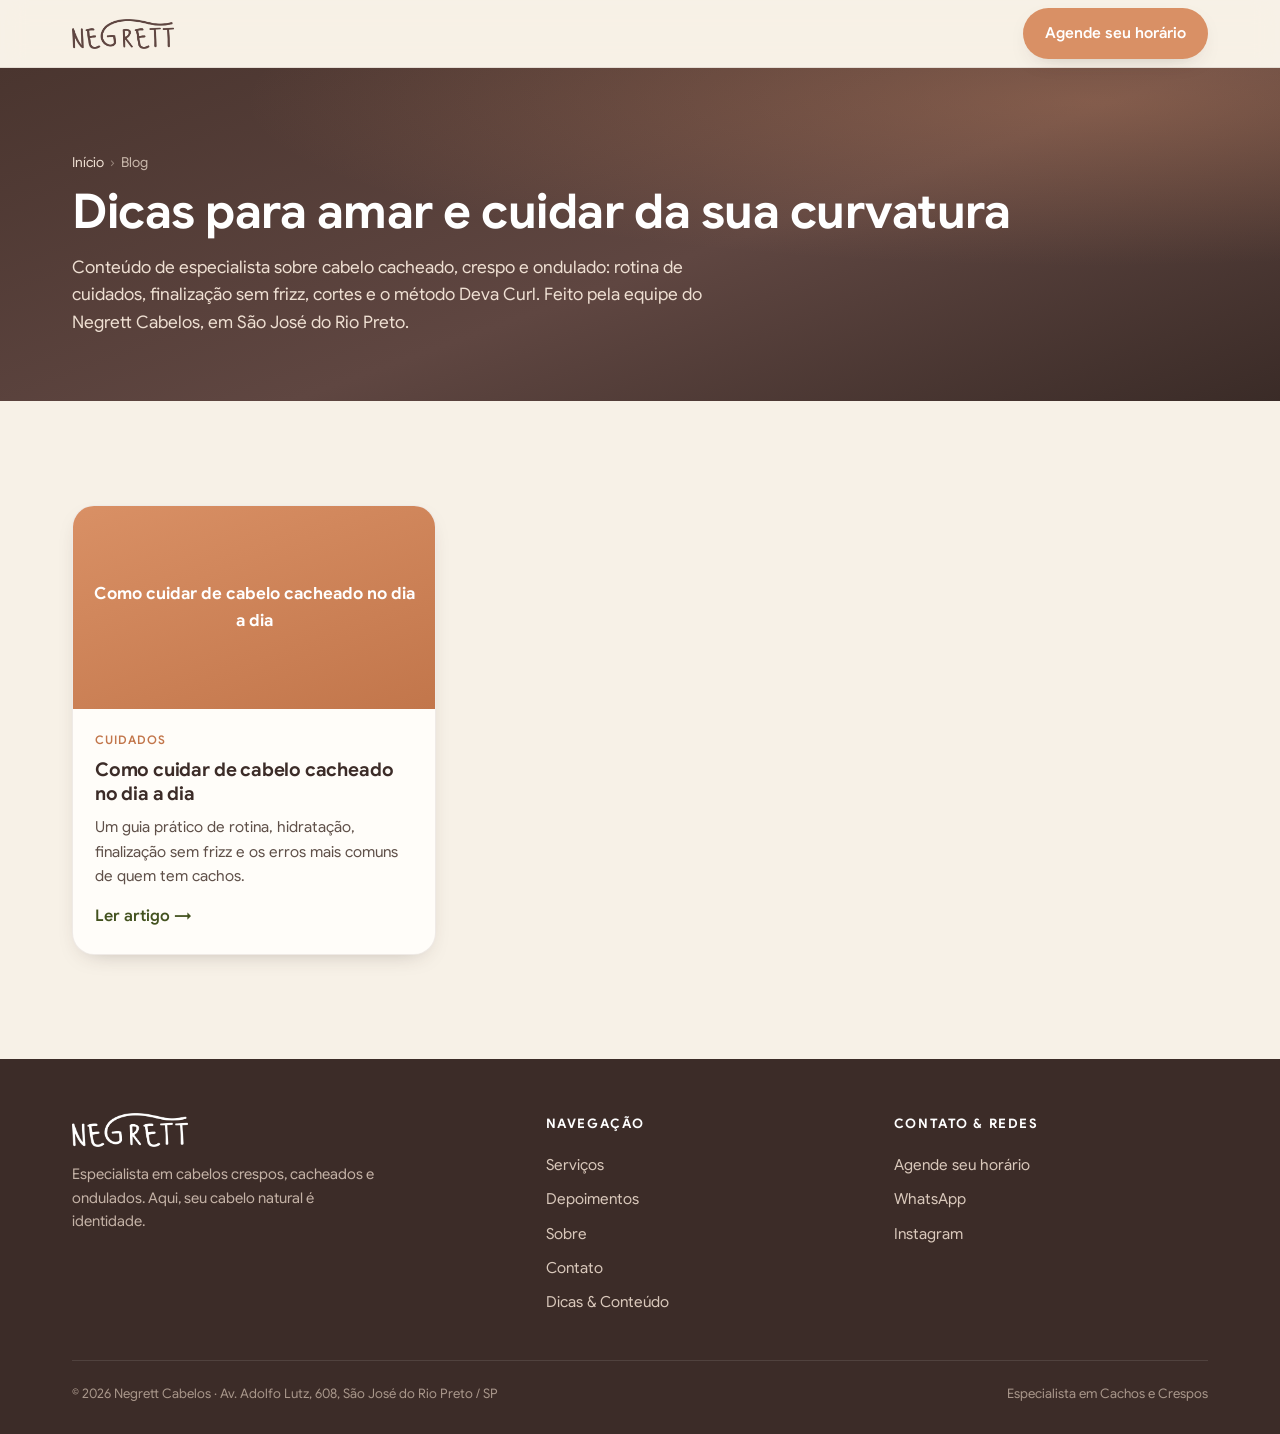
==== blog/index.html @ c405ec74 "SEO: fundação técnica + blog com primeiro artigo - canonical, og:url e JSON-LD apontando para o domí" ====
<!DOCTYPE html>
<html lang="pt-BR">

<head>
  <meta charset="UTF-8" />
  <meta name="viewport" content="width=device-width, initial-scale=1" />
  <title>Blog do Negrett Cabelos | Dicas de cabelo cacheado, crespo e ondulado</title>
  <meta name="description"
    content="Dicas de especialista para cuidar de cabelo cacheado, crespo e ondulado: hidratação, finalização sem frizz, cortes e método Deva Curl. Por Negrett Cabelos, São José do Rio Preto." />
  <meta name="theme-color" content="#5F4641" />
  <link rel="canonical" href="https://www.negrettcabelos.com.br/blog/" />
  <link rel="icon" type="image/png" href="/assets/img/avatar.png" />
  <link rel="apple-touch-icon" href="/assets/img/avatar.png" />

  <meta property="og:type" content="website" />
  <meta property="og:site_name" content="Negrett Cabelos" />
  <meta property="og:url" content="https://www.negrettcabelos.com.br/blog/" />
  <meta property="og:title" content="Blog do Negrett Cabelos | Dicas de cabelo cacheado e crespo" />
  <meta property="og:description"
    content="Dicas de especialista para cuidar da sua curvatura: hidratação, finalização sem frizz, cortes e método Deva Curl." />
  <meta property="og:locale" content="pt_BR" />
  <meta property="og:image" content="https://www.negrettcabelos.com.br/assets/img/avatar.png" />

  <link rel="stylesheet" href="/assets/styles.css" />

  <script type="application/ld+json">
  {
    "@context": "https://schema.org",
    "@type": "Blog",
    "name": "Blog do Negrett Cabelos",
    "description": "Dicas de especialista para cuidar de cabelo cacheado, crespo e ondulado.",
    "url": "https://www.negrettcabelos.com.br/blog/",
    "publisher": {
      "@type": "HairSalon",
      "name": "Negrett Cabelos",
      "url": "https://www.negrettcabelos.com.br/"
    }
  }
  </script>
  <script type="application/ld+json">
  {
    "@context": "https://schema.org",
    "@type": "BreadcrumbList",
    "itemListElement": [
      { "@type": "ListItem", "position": 1, "name": "Início", "item": "https://www.negrettcabelos.com.br/" },
      { "@type": "ListItem", "position": 2, "name": "Blog", "item": "https://www.negrettcabelos.com.br/blog/" }
    ]
  }
  </script>
</head>

<body>

  <header class="header">
    <div class="container" style="display:flex;align-items:center;justify-content:space-between;gap:14px">
      <a href="/" class="brand" aria-label="Negrett Cabelos, início"><img src="/assets/img/logo-brown.png"
          alt="Negrett Cabelos" /></a>
      <a href="https://booksy.com/pt-br/211337_negrett-cabelos_saloes-de-beleza_1016889_sao-jose-do-rio-preto"
        target="_blank" rel="noopener" class="btn btn--primary"
        style="min-height:44px;padding:11px 20px;font-size:.95rem">Agende seu horário</a>
    </div>
  </header>

  <section class="blog-hero">
    <div class="container">
      <nav class="crumbs" aria-label="Você está aqui">
        <a href="/">Início</a><span>›</span>Blog
      </nav>
      <h1>Dicas para amar e cuidar da sua curvatura</h1>
      <p>Conteúdo de especialista sobre cabelo cacheado, crespo e ondulado: rotina de cuidados, finalização sem frizz,
        cortes e o método Deva Curl. Feito pela equipe do Negrett Cabelos, em São José do Rio Preto.</p>
    </div>
  </section>

  <main class="section">
    <div class="container">
      <div class="posts-grid">

        <article class="post-card">
          <a href="/blog/como-cuidar-de-cabelo-cacheado-no-dia-a-dia" class="post-card__thumb t1"
            aria-label="Ler: Como cuidar de cabelo cacheado no dia a dia">
            <span>Como cuidar de cabelo cacheado no dia a dia</span>
          </a>
          <div class="post-card__body">
            <span class="post-card__cat">Cuidados</span>
            <h2><a href="/blog/como-cuidar-de-cabelo-cacheado-no-dia-a-dia">Como cuidar de cabelo cacheado no dia a
                dia</a></h2>
            <p>Um guia prático de rotina, hidratação, finalização sem frizz e os erros mais comuns de quem tem cachos.</p>
            <a href="/blog/como-cuidar-de-cabelo-cacheado-no-dia-a-dia" class="more">Ler artigo →</a>
          </div>
        </article>

      </div>
    </div>
  </main>

  <footer class="footer">
    <div class="container">
      <div class="footer__grid">
        <div class="footer__brand">
          <img src="/assets/img/logo-white.png" alt="Negrett Cabelos" />
          <p>Especialista em cabelos crespos, cacheados e ondulados. Aqui, seu cabelo natural é identidade.</p>
        </div>
        <div>
          <h4>Navegação</h4>
          <a href="/#servicos">Serviços</a>
          <a href="/#depoimentos">Depoimentos</a>
          <a href="/#sobre">Sobre</a>
          <a href="/#contato">Contato</a>
          <a href="/blog/">Dicas &amp; Conteúdo</a>
        </div>
        <div>
          <h4>Contato &amp; redes</h4>
          <a href="https://booksy.com/pt-br/211337_negrett-cabelos_saloes-de-beleza_1016889_sao-jose-do-rio-preto"
            target="_blank" rel="noopener">Agende seu horário</a>
          <a href="https://wa.me/5511964694978" target="_blank" rel="noopener">WhatsApp</a>
          <a href="https://www.instagram.com/negrettcabelos/" target="_blank" rel="noopener">Instagram</a>
        </div>
      </div>
      <div class="footer__bottom">
        <span>© 2026 Negrett Cabelos · Av. Adolfo Lutz, 608, São José do Rio Preto / SP</span>
        <span>Especialista em Cachos e Crespos</span>
      </div>
    </div>
  </footer>

</body>

</html>
---- assets/styles.css ----
/* ============================================================
   Negrett Cabelos — Site institucional
   Paleta oficial: terracota #D99065 · marrom #5F4641 · verde #576832
   ============================================================ */

/* ---------- Fontes ---------- */
@font-face {
  font-family: "Google Sans";
  src: url("fonts/GoogleSans-Regular.ttf") format("truetype");
  font-weight: 400; font-style: normal; font-display: swap;
}
@font-face {
  font-family: "Google Sans";
  src: url("fonts/GoogleSans-Medium.ttf") format("truetype");
  font-weight: 500; font-style: normal; font-display: swap;
}
@font-face {
  font-family: "Google Sans";
  src: url("fonts/GoogleSans-SemiBold.ttf") format("truetype");
  font-weight: 600; font-style: normal; font-display: swap;
}
@font-face {
  font-family: "Google Sans";
  src: url("fonts/GoogleSans-Bold.ttf") format("truetype");
  font-weight: 700; font-style: normal; font-display: swap;
}

/* ---------- Tokens ---------- */
:root {
  --terracota: #D99065;
  --terracota-dark: #C2764B;
  --brown: #5F4641;
  --brown-dark: #3C2C28;
  --green: #576832;
  --green-dark: #43521F;
  --cream: #F7F1E7;
  --cream-2: #EFE4D3;
  --ink: #2C211E;
  --white: #FFFDF9;

  --font: "Google Sans", -apple-system, BlinkMacSystemFont, "Segoe UI", Roboto, sans-serif;

  --maxw: 1180px;
  --radius: 22px;
  --radius-sm: 14px;
  --shadow: 0 18px 50px -24px rgba(60, 44, 40, .45);
  --shadow-sm: 0 8px 24px -14px rgba(60, 44, 40, .4);

  --header-h: 68px;
}

* { margin: 0; padding: 0; box-sizing: border-box; }
html { scroll-behavior: smooth; -webkit-text-size-adjust: 100%; }
body {
  font-family: var(--font);
  color: var(--ink);
  background: var(--cream);
  line-height: 1.6;
  overflow-x: hidden;
  -webkit-font-smoothing: antialiased;
}
img { max-width: 100%; display: block; }
a { color: inherit; text-decoration: none; }
ul { list-style: none; }
:focus-visible { outline: 3px solid var(--terracota); outline-offset: 3px; border-radius: 6px; }

.container { width: 100%; max-width: var(--maxw); margin-inline: auto; padding-inline: 22px; }

.section { padding: clamp(56px, 9vw, 104px) 0; }
.section--alt { background: var(--cream-2); }
.section--brown { background: var(--brown); color: var(--white); }

/* ---------- Tipografia ---------- */
h1, h2, h3 { line-height: 1.12; font-weight: 700; letter-spacing: -0.01em; }
.eyebrow {
  display: inline-flex; align-items: center; gap: 8px;
  font-size: .78rem; font-weight: 600; letter-spacing: .16em; text-transform: uppercase;
  color: var(--terracota-dark);
}
.section--brown .eyebrow { color: var(--terracota); }
.eyebrow::before { content: ""; width: 26px; height: 2px; background: currentColor; border-radius: 2px; }

.section-title { font-size: clamp(1.9rem, 5.2vw, 3rem); color: var(--brown-dark); margin: 14px 0 0; }
.section--brown .section-title { color: var(--white); }
.section-lead { font-size: clamp(1.02rem, 2.4vw, 1.18rem); max-width: 60ch; margin-top: 16px; color: #5a4a44; }
.section--brown .section-lead { color: #ECDFD2; }
.section-head { margin-bottom: clamp(34px, 5vw, 52px); }

/* ---------- Botões ---------- */
.btn {
  display: inline-flex; align-items: center; justify-content: center; gap: 10px;
  font-family: var(--font); font-weight: 600; font-size: 1rem;
  padding: 15px 26px; border-radius: 999px; border: 2px solid transparent;
  cursor: pointer; min-height: 52px; transition: transform .18s ease, background .2s ease, box-shadow .2s ease;
  white-space: nowrap;
}
.btn:active { transform: translateY(1px) scale(.99); }
.btn--primary { background: var(--terracota); color: #fff; box-shadow: var(--shadow-sm); }
.btn--primary:hover { background: var(--terracota-dark); transform: translateY(-2px); }
.btn--green { background: var(--green); color: #fff; }
.btn--green:hover { background: var(--green-dark); transform: translateY(-2px); }
.btn--ghost { background: transparent; border-color: currentColor; color: var(--brown-dark); }
.btn--ghost:hover { background: var(--brown-dark); color: #fff; border-color: var(--brown-dark); }
.btn--light { background: var(--white); color: var(--brown-dark); }
.btn--light:hover { transform: translateY(-2px); box-shadow: var(--shadow-sm); }
.btn--block { width: 100%; }
.btn svg { width: 20px; height: 20px; }

/* ============================================================
   HEADER
   ============================================================ */
.header {
  position: sticky; top: 0; z-index: 100;
  height: var(--header-h);
  display: flex; align-items: center;
  background: rgba(247, 241, 231, .86);
  backdrop-filter: saturate(1.4) blur(12px);
  border-bottom: 1px solid rgba(95, 70, 65, .12);
  transition: box-shadow .25s ease;
}
.header.scrolled { box-shadow: 0 6px 24px -18px rgba(60,44,40,.7); }
.header .container { display: flex; align-items: center; justify-content: space-between; gap: 18px; }
.brand { display: flex; align-items: center; height: 100%; }
.brand img { height: 30px; width: auto; }

.nav { display: flex; align-items: center; gap: 30px; }
.nav a { font-weight: 500; font-size: .96rem; color: var(--brown); position: relative; padding: 6px 0; }
.nav a::after {
  content: ""; position: absolute; left: 0; bottom: 0; height: 2px; width: 0; background: var(--terracota);
  transition: width .22s ease;
}
.nav a:hover::after { width: 100%; }

.header-cta { display: inline-flex; }
.header-cta .btn { padding: 11px 20px; min-height: 44px; font-size: .95rem; }

.nav-toggle {
  display: none; width: 46px; height: 46px; border: none; background: transparent; cursor: pointer;
  border-radius: 12px;
}
.nav-toggle span { display: block; width: 24px; height: 2.4px; background: var(--brown-dark); margin: 5px auto; border-radius: 3px; transition: .3s; }
.nav-toggle.open span:nth-child(1) { transform: translateY(7.4px) rotate(45deg); }
.nav-toggle.open span:nth-child(2) { opacity: 0; }
.nav-toggle.open span:nth-child(3) { transform: translateY(-7.4px) rotate(-45deg); }

/* ============================================================
   HERO
   ============================================================ */
.hero {
  position: relative; overflow: hidden;
  background:
    radial-gradient(120% 90% at 85% 10%, rgba(217,144,101,.32), transparent 55%),
    radial-gradient(120% 100% at 5% 100%, rgba(87,104,50,.30), transparent 55%),
    linear-gradient(160deg, #4a352f 0%, var(--brown) 45%, #3a2b27 100%);
  color: #fff;
}
.hero__inner {
  display: grid; grid-template-columns: 1.15fr .85fr; align-items: center; gap: 40px;
  padding: clamp(52px, 8vw, 96px) 0 clamp(60px, 8vw, 100px);
}
.hero__eyebrow { color: var(--terracota); }
.hero h1 {
  font-size: clamp(2.3rem, 7vw, 4.1rem); margin: 18px 0 0; color: #fff;
  letter-spacing: -0.02em;
}
.hero h1 .hl { color: var(--terracota); }
.hero__sub { font-size: clamp(1.05rem, 2.6vw, 1.28rem); color: #EEDFD2; margin-top: 20px; max-width: 46ch; }
.hero__actions { display: flex; flex-wrap: wrap; gap: 14px; margin-top: 34px; }
.hero__stats { display: flex; gap: 26px; margin-top: 40px; flex-wrap: wrap; }
.hero__stat b { display: block; font-size: 1.7rem; color: #fff; line-height: 1; }
.hero__stat span { font-size: .84rem; color: #D9C8BB; letter-spacing: .02em; }
.hero__stat .stars { color: var(--terracota); letter-spacing: 2px; }

.hero__art { position: relative; display: flex; justify-content: center; }
.hero__disc {
  position: relative; width: min(360px, 78vw); aspect-ratio: 1; border-radius: 50%;
  background: radial-gradient(circle at 50% 35%, var(--green) 0%, var(--green-dark) 100%);
  display: grid; place-items: center;
  box-shadow: 0 30px 70px -30px rgba(0,0,0,.6), inset 0 0 0 10px rgba(255,255,255,.06);
}
.hero__disc img { width: 52%; filter: drop-shadow(0 8px 18px rgba(0,0,0,.35)); }
.hero__badge {
  position: absolute; background: var(--terracota); color: #fff; font-weight: 600;
  font-size: .82rem; padding: 10px 16px; border-radius: 999px; box-shadow: var(--shadow-sm);
}
.hero__badge--1 { top: 6%; left: -6%; }
.hero__badge--2 { bottom: 8%; right: -4%; background: var(--white); color: var(--brown-dark); }

.hero__wave { display: block; width: 100%; height: auto; margin-top: -1px; }

/* ============================================================
   SERVIÇOS
   ============================================================ */
.services-grid {
  display: grid; grid-template-columns: repeat(auto-fill, minmax(300px, 1fr)); gap: 20px;
}
.card {
  background: var(--white); border-radius: var(--radius); padding: 26px 24px 24px;
  border: 1px solid rgba(95,70,65,.10); box-shadow: var(--shadow-sm);
  display: flex; flex-direction: column; transition: transform .2s ease, box-shadow .2s ease;
}
.card:hover { transform: translateY(-4px); box-shadow: var(--shadow); }
.card__top { display: flex; align-items: flex-start; justify-content: space-between; gap: 12px; }
.card__icon { flex: 0 0 auto; width: 42px; height: 42px; }
.card h3 { font-size: 1.16rem; color: var(--brown-dark); margin-top: 14px; }
.card__desc { font-size: .96rem; color: #5f5049; margin-top: 10px; flex: 1; }
.card__meta { display: flex; align-items: center; justify-content: space-between; gap: 10px; margin-top: 18px; }
.price { font-weight: 700; color: var(--green-dark); font-size: 1.12rem; }
.price small { font-weight: 500; color: #8a7a70; font-size: .74rem; }
.duration { font-size: .82rem; color: #8a7a70; display: inline-flex; align-items: center; gap: 5px; }
.card .btn { margin-top: 18px; }

.tag {
  align-self: flex-start; font-size: .72rem; font-weight: 600; letter-spacing: .04em;
  padding: 4px 11px; border-radius: 999px; text-transform: uppercase;
}
.tag--curvatura { background: rgba(217,144,101,.16); color: var(--terracota-dark); }
.tag--tratamento { background: rgba(87,104,50,.14); color: var(--green-dark); }
.tag--masc { background: rgba(95,70,65,.12); color: var(--brown); }

/* Aviso de agendamento */
.notice {
  margin-top: 34px; background: var(--white); border-radius: var(--radius);
  border: 1px dashed rgba(194,118,75,.5); padding: 26px 24px; display: grid; gap: 18px;
  grid-template-columns: 1.4fr 1fr; box-shadow: var(--shadow-sm);
}
.notice h3 { color: var(--brown-dark); font-size: 1.2rem; }
.notice p { font-size: .95rem; color: #5f5049; margin-top: 8px; }
.notice__policy { background: var(--cream-2); border-radius: var(--radius-sm); padding: 18px; }
.notice__policy strong { color: var(--brown-dark); }
.notice a { color: var(--terracota-dark); font-weight: 600; }

/* ============================================================
   ESPAÇO / GALERIA
   ============================================================ */
.gallery { display: grid; grid-template-columns: repeat(4, 1fr); grid-auto-rows: 180px; gap: 14px; }
.gallery__item {
  border-radius: var(--radius-sm); overflow: hidden; position: relative;
  display: grid; place-items: center; color: #fff; text-align: center; padding: 16px;
  box-shadow: var(--shadow-sm);
}
.gallery__item span { font-size: .82rem; font-weight: 600; opacity: .95; position: relative; z-index: 1; }
.gallery__item::after { content: "📷"; position: absolute; top: 14px; right: 14px; font-size: 1rem; opacity: .8; }
.g1 { grid-column: span 2; grid-row: span 2; background: linear-gradient(160deg, var(--terracota), var(--terracota-dark)); }
.g2 { background: linear-gradient(160deg, var(--green), var(--green-dark)); }
.g3 { background: linear-gradient(160deg, var(--brown), var(--brown-dark)); }
.g4 { grid-column: span 2; background: linear-gradient(160deg, var(--terracota-dark), var(--brown)); }
.g5 { background: linear-gradient(160deg, var(--green-dark), var(--brown-dark)); }
.gallery__note { margin-top: 16px; font-size: .85rem; color: #8a7a70; }

/* ============================================================
   DEPOIMENTOS
   ============================================================ */
.reviews-head { display: flex; align-items: flex-end; justify-content: space-between; gap: 24px; flex-wrap: wrap; }
.rating-box { display: flex; align-items: center; gap: 18px; }
.rating-box .num { font-size: 3rem; font-weight: 700; color: #fff; line-height: 1; }
.rating-box .stars { color: var(--terracota); font-size: 1.15rem; letter-spacing: 2px; }
.rating-box .count { color: #E7D8CB; font-size: .9rem; }
.reviews-grid { display: grid; grid-template-columns: repeat(auto-fill, minmax(280px, 1fr)); gap: 18px; margin-top: 40px; }
.review {
  background: rgba(255,255,255,.06); border: 1px solid rgba(255,255,255,.12);
  border-radius: var(--radius); padding: 24px; backdrop-filter: blur(4px);
}
.review .stars { color: var(--terracota); letter-spacing: 2px; font-size: .95rem; }
.review p { margin: 12px 0 18px; color: #F3E9DE; font-size: 1rem; }
.review__author { display: flex; align-items: center; gap: 12px; }
.review__avatar { width: 40px; height: 40px; border-radius: 50%; background: var(--terracota); color: #fff; display: grid; place-items: center; font-weight: 700; }
.review__author b { color: #fff; display: block; font-size: .95rem; }
.review__author span { color: #C9B8AB; font-size: .8rem; }
.g-logo { font-weight: 700; letter-spacing: -.02em; }
.g-logo .b{color:#4285F4}.g-logo .r{color:#EA4335}.g-logo .y{color:#FBBC05}.g-logo .g{color:#34A853}

/* ============================================================
   SOBRE
   ============================================================ */
.about { display: grid; grid-template-columns: .85fr 1.15fr; gap: clamp(30px, 5vw, 60px); align-items: center; }
.about__photo {
  position: relative; border-radius: var(--radius); aspect-ratio: 4/5; overflow: hidden;
  background: linear-gradient(160deg, var(--green), var(--green-dark));
  display: grid; place-items: center; box-shadow: var(--shadow);
}
.about__photo img { width: 58%; opacity: .95; }
.about__photo figcaption {
  position: absolute; bottom: 14px; left: 14px; right: 14px; text-align: center;
  color: #fff; font-size: .82rem; background: rgba(0,0,0,.28); padding: 8px; border-radius: 10px;
}
.about__text p { margin-top: 16px; color: #5f5049; font-size: 1.05rem; }
.about__text p:first-child { margin-top: 0; }
.about__text strong { color: var(--brown-dark); }
.about__sign { margin-top: 26px; display: flex; align-items: center; gap: 14px; }
.about__sign img { height: 34px; }
.about__sign span { font-size: .9rem; color: #8a7a70; }
/* util: ocultar elementos (seções/fotos ainda sem imagem) */
[hidden] { display: none !important; }
/* seção "Sobre" sem a foto: texto ocupa a largura toda */
.about--no-photo { grid-template-columns: 1fr; max-width: 760px; }

/* ============================================================
   CONTATO / LOCALIZAÇÃO
   ============================================================ */
.contact { display: grid; grid-template-columns: 1fr 1fr; gap: 28px; align-items: stretch; }
.contact__map { border-radius: var(--radius); overflow: hidden; box-shadow: var(--shadow); min-height: 380px; border: 1px solid rgba(95,70,65,.15); }
.contact__map iframe { width: 100%; height: 100%; min-height: 380px; border: 0; display: block; }
.contact__info { display: flex; flex-direction: column; gap: 18px; }
.info-card { background: var(--white); border-radius: var(--radius); padding: 22px 24px; box-shadow: var(--shadow-sm); border: 1px solid rgba(95,70,65,.1); }
.info-card h3 { font-size: 1.05rem; color: var(--brown-dark); display: flex; align-items: center; gap: 10px; }
.info-card h3 svg { width: 20px; height: 20px; color: var(--terracota-dark); }
.info-card p { color: #5f5049; margin-top: 8px; font-size: .98rem; }
.hours-list { margin-top: 10px; display: grid; gap: 6px; }
.hours-list li { display: flex; justify-content: space-between; font-size: .95rem; color: #5f5049; padding: 4px 0; border-bottom: 1px dashed rgba(95,70,65,.14); }
.hours-list li b { color: var(--brown-dark); font-weight: 600; }
.hours-list li.today { color: var(--green-dark); font-weight: 600; }

.socials { display: flex; gap: 12px; flex-wrap: wrap; margin-top: 6px; }
.social-btn {
  width: 50px; height: 50px; border-radius: 14px; display: grid; place-items: center;
  background: var(--cream-2); color: var(--brown-dark); transition: transform .18s ease, background .2s ease;
}
.social-btn:hover { transform: translateY(-3px); background: var(--terracota); color: #fff; }
.social-btn svg { width: 22px; height: 22px; }
.contact-actions { display: grid; gap: 12px; }

/* ============================================================
   CTA final
   ============================================================ */
.final-cta { text-align: center; background:
    radial-gradient(100% 120% at 50% 0%, rgba(217,144,101,.3), transparent 60%),
    linear-gradient(160deg, var(--green) 0%, var(--green-dark) 100%); color: #fff; }
.final-cta h2 { font-size: clamp(1.9rem, 5.5vw, 3rem); color: #fff; }
.final-cta p { max-width: 52ch; margin: 16px auto 30px; color: #EAF0DD; font-size: 1.1rem; }

/* ============================================================
   FOOTER
   ============================================================ */
.footer { background: var(--brown-dark); color: #D9C8BB; padding: 54px 0 30px; }
.footer__grid { display: grid; grid-template-columns: 1.4fr 1fr 1fr; gap: 34px; }
.footer__brand img { height: 34px; margin-bottom: 16px; }
.footer__brand p { font-size: .92rem; max-width: 34ch; color: #C4B2A6; }
.footer h4 { color: #fff; font-size: .82rem; letter-spacing: .12em; text-transform: uppercase; margin-bottom: 14px; }
.footer a { color: #D9C8BB; font-size: .95rem; display: block; padding: 5px 0; }
.footer a:hover { color: var(--terracota); }
.footer__bottom { margin-top: 40px; padding-top: 22px; border-top: 1px solid rgba(255,255,255,.1); display: flex; justify-content: space-between; gap: 12px; flex-wrap: wrap; font-size: .82rem; color: #A8968A; }

/* ============================================================
   Sticky mobile CTA
   ============================================================ */
.mobile-cta {
  position: fixed; left: 0; right: 0; bottom: 0; z-index: 90;
  padding: 10px 16px calc(10px + env(safe-area-inset-bottom));
  background: rgba(247,241,231,.94); backdrop-filter: blur(10px);
  border-top: 1px solid rgba(95,70,65,.14);
  display: none; transform: translateY(120%); transition: transform .3s ease;
}
.mobile-cta.show { transform: translateY(0); }
.mobile-cta .btn { width: 100%; }

/* ---------- Reveal ---------- */
.reveal { opacity: 0; transform: translateY(24px); transition: opacity .7s ease, transform .7s ease; }
.reveal.in { opacity: 1; transform: none; }

/* ============================================================
   RESPONSIVO
   ============================================================ */
@media (max-width: 960px) {
  .hero__inner { grid-template-columns: 1fr; text-align: center; gap: 30px; }
  .hero__sub { margin-inline: auto; }
  .hero__actions, .hero__stats { justify-content: center; }
  .hero__art { order: -1; }
  .about { grid-template-columns: 1fr; }
  .about__photo { max-width: 380px; margin-inline: auto; width: 100%; }
  .contact { grid-template-columns: 1fr; }
  .notice { grid-template-columns: 1fr; }
  .footer__grid { grid-template-columns: 1fr 1fr; }
}

@media (max-width: 720px) {
  .nav, .header-cta { display: none; }
  .nav-toggle { display: block; }
  .header.nav-open .nav {
    display: flex; flex-direction: column; align-items: flex-start; gap: 4px;
    position: absolute; top: var(--header-h); left: 0; right: 0;
    background: var(--cream); padding: 18px 22px 26px; box-shadow: var(--shadow);
    border-bottom: 1px solid rgba(95,70,65,.12);
  }
  .header.nav-open .nav a { width: 100%; padding: 12px 0; font-size: 1.05rem; border-bottom: 1px solid rgba(95,70,65,.1); }
  .header.nav-open .header-cta { display: flex; margin-top: 10px; }
  .header.nav-open .nav { z-index: 99; }

  .gallery { grid-template-columns: repeat(2, 1fr); grid-auto-rows: 140px; }
  .g1 { grid-column: span 2; }
  .g4 { grid-column: span 2; }
  .hero__badge--1 { left: 0; }
  .hero__badge--2 { right: 0; }
  .mobile-cta { display: block; }
  .footer__grid { grid-template-columns: 1fr; gap: 26px; }
  .reviews-head { flex-direction: column; align-items: flex-start; }
}

@media (max-width: 420px) {
  .container { padding-inline: 16px; }
  .hero__stats { gap: 18px; }
  .btn { font-size: .95rem; }
}

@media (prefers-reduced-motion: reduce) {
  * { scroll-behavior: auto !important; }
  .reveal { transition: none; opacity: 1; transform: none; }
}

/* ============================================================
   BLOG (índice + artigos)
   ============================================================ */
.blog-hero {
  background:
    radial-gradient(120% 90% at 85% 10%, rgba(217,144,101,.30), transparent 55%),
    linear-gradient(160deg, #4a352f 0%, var(--brown) 55%, #3a2b27 100%);
  color: #fff; padding: clamp(48px, 8vw, 84px) 0 clamp(40px, 6vw, 64px);
}
.blog-hero h1 { font-size: clamp(2rem, 5.5vw, 3rem); color: #fff; margin-top: 12px; }
.blog-hero p { color: #EEDFD2; margin-top: 14px; max-width: 60ch; font-size: 1.08rem; }

/* Breadcrumb */
.crumbs { font-size: .86rem; color: #C9B8AB; }
.crumbs a { color: #EEDFD2; }
.crumbs a:hover { color: var(--terracota); }
.crumbs span { opacity: .6; margin: 0 6px; }

/* Índice de posts */
.posts-grid { display: grid; grid-template-columns: repeat(auto-fill, minmax(300px, 1fr)); gap: 22px; }
.post-card {
  display: flex; flex-direction: column; background: var(--white); border-radius: var(--radius);
  overflow: hidden; border: 1px solid rgba(95,70,65,.1); box-shadow: var(--shadow-sm);
  transition: transform .2s ease, box-shadow .2s ease;
}
.post-card:hover { transform: translateY(-4px); box-shadow: var(--shadow); }
.post-card__thumb { aspect-ratio: 16/9; display: grid; place-items: center; color: #fff; padding: 18px; text-align: center; }
.post-card__thumb.t1 { background: linear-gradient(160deg, var(--terracota), var(--terracota-dark)); }
.post-card__thumb.t2 { background: linear-gradient(160deg, var(--green), var(--green-dark)); }
.post-card__thumb.t3 { background: linear-gradient(160deg, var(--brown), var(--brown-dark)); }
.post-card__thumb span { font-weight: 700; font-size: 1.05rem; }
.post-card__body { padding: 22px 22px 24px; display: flex; flex-direction: column; flex: 1; }
.post-card__cat { font-size: .74rem; font-weight: 600; letter-spacing: .08em; text-transform: uppercase; color: var(--terracota-dark); }
.post-card h2 { font-size: 1.18rem; color: var(--brown-dark); margin: 8px 0 10px; line-height: 1.25; }
.post-card p { font-size: .95rem; color: #5f5049; flex: 1; }
.post-card a.more { margin-top: 16px; font-weight: 600; color: var(--green-dark); }
.post-card a.more:hover { color: var(--terracota-dark); }

/* Artigo */
.post { padding: clamp(40px, 6vw, 72px) 0; }
.post__wrap { max-width: 760px; margin-inline: auto; }
.post__meta { font-size: .86rem; color: #8a7a70; margin-bottom: 22px; display: flex; gap: 14px; flex-wrap: wrap; }
.prose { color: #40332e; font-size: 1.09rem; line-height: 1.75; }
.prose > p { margin: 0 0 20px; }
.prose h2 { font-size: clamp(1.4rem, 3.4vw, 1.8rem); color: var(--brown-dark); margin: 40px 0 14px; }
.prose h3 { font-size: 1.22rem; color: var(--brown-dark); margin: 28px 0 10px; }
.prose ul, .prose ol { margin: 0 0 20px; padding-left: 1.3em; }
.prose li { margin-bottom: 9px; }
.prose strong { color: var(--brown-dark); }
.prose a { color: var(--terracota-dark); font-weight: 600; text-decoration: underline; text-underline-offset: 3px; }
.prose blockquote {
  margin: 26px 0; padding: 16px 22px; border-left: 4px solid var(--terracota);
  background: var(--cream-2); border-radius: 0 14px 14px 0; font-size: 1.08rem; color: #4a3b35;
}
.prose img { border-radius: var(--radius-sm); margin: 24px 0; }
.prose .faq { margin-top: 10px; }
.prose .faq h3 { margin-top: 22px; }

/* CTA dentro/fim do artigo */
.post-cta {
  margin: 44px 0 0; padding: 30px; border-radius: var(--radius); text-align: center;
  background: radial-gradient(100% 120% at 50% 0%, rgba(217,144,101,.28), transparent 60%),
    linear-gradient(160deg, var(--green) 0%, var(--green-dark) 100%); color: #fff;
}
.post-cta h3 { color: #fff; font-size: 1.4rem; }
.post-cta p { color: #EAF0DD; margin: 10px auto 20px; max-width: 46ch; }

.post-share { margin-top: 30px; font-size: .9rem; color: #8a7a70; }
.post-nav { margin-top: 40px; padding-top: 22px; border-top: 1px solid rgba(95,70,65,.14); }
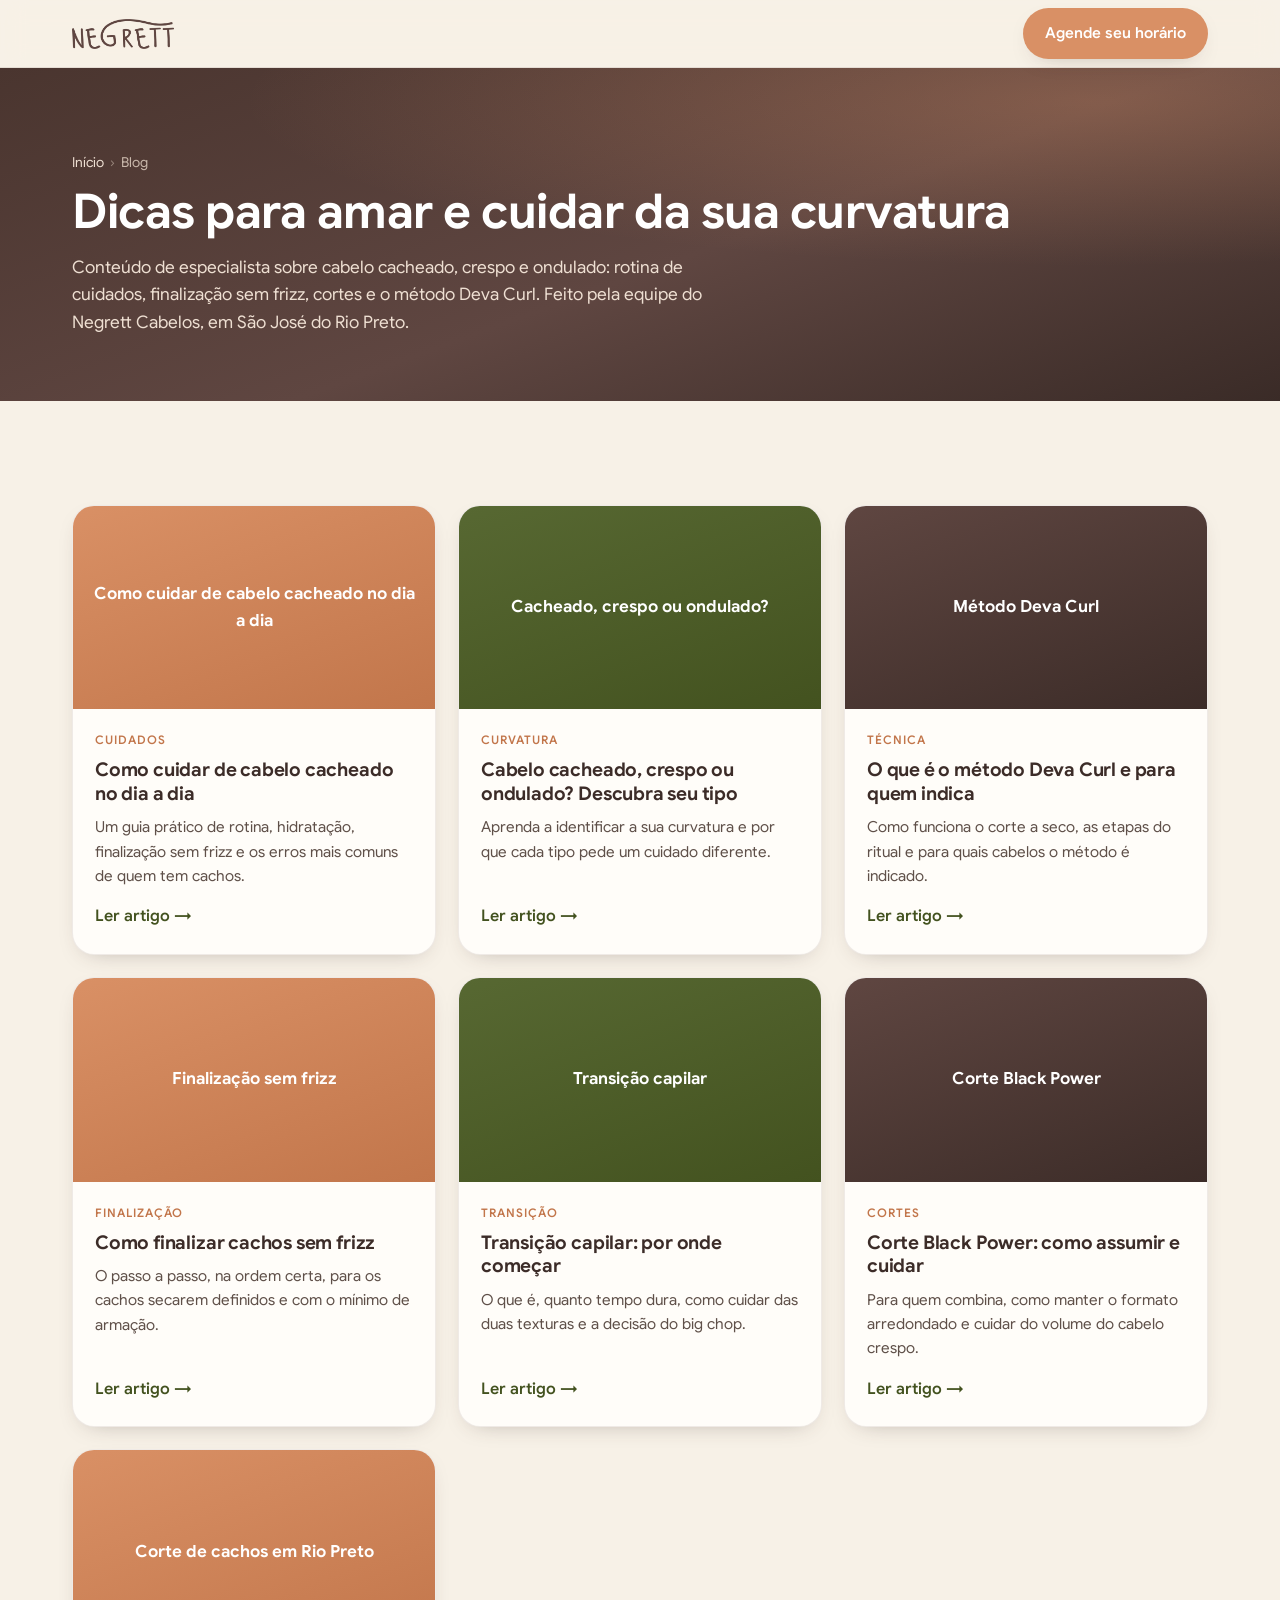
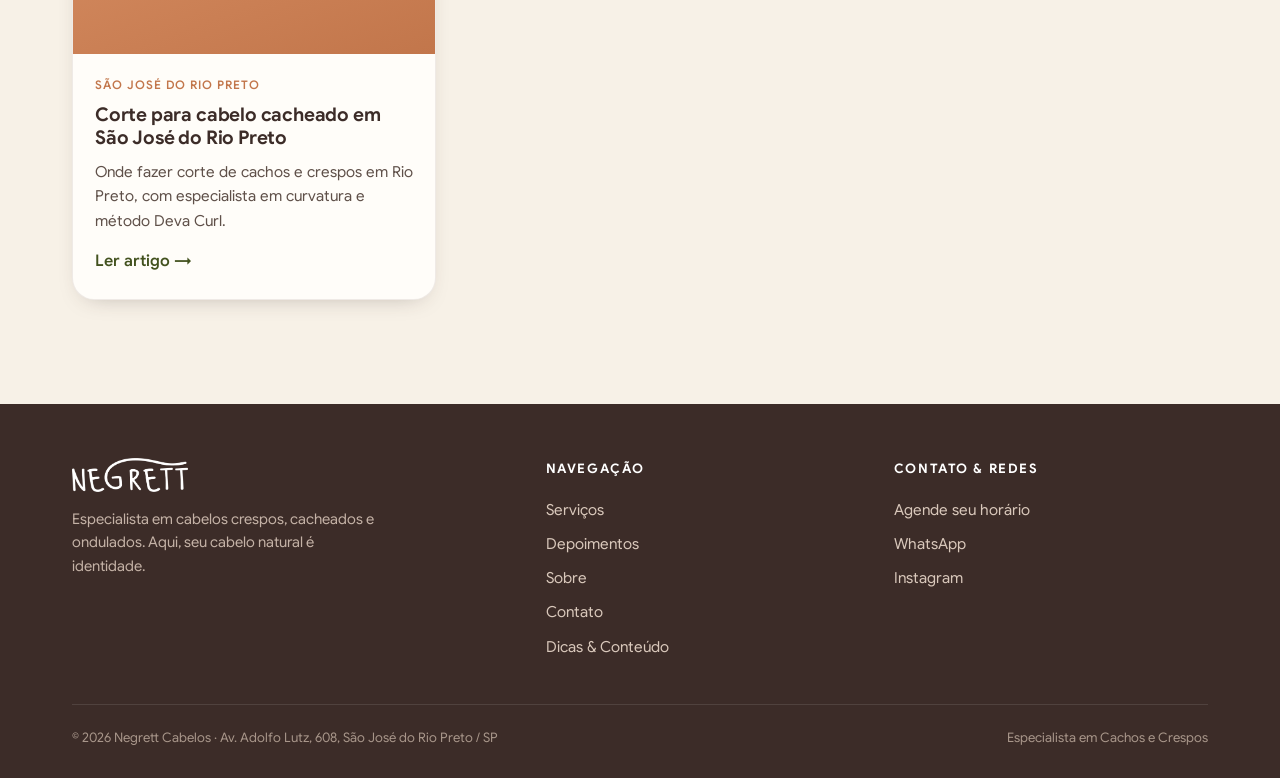
==== commit 9b38d9ee: "Blog: +6 artigos de SEO e índice atualizado Novos artigos (Article + Breadcrumb, alguns com FAQPage)" ====
--- a/blog/index.html
+++ b/blog/index.html
@@ -87,6 +87,86 @@
                 dia</a></h2>
             <p>Um guia prático de rotina, hidratação, finalização sem frizz e os erros mais comuns de quem tem cachos.</p>
             <a href="/blog/como-cuidar-de-cabelo-cacheado-no-dia-a-dia" class="more">Ler artigo →</a>
+          </div>
+        </article>
+
+        <article class="post-card">
+          <a href="/blog/tipos-de-curvatura-cabelo-cacheado-crespo-ondulado" class="post-card__thumb t2"
+            aria-label="Ler: Descubra seu tipo de curvatura">
+            <span>Cacheado, crespo ou ondulado?</span>
+          </a>
+          <div class="post-card__body">
+            <span class="post-card__cat">Curvatura</span>
+            <h2><a href="/blog/tipos-de-curvatura-cabelo-cacheado-crespo-ondulado">Cabelo cacheado, crespo ou ondulado?
+                Descubra seu tipo</a></h2>
+            <p>Aprenda a identificar a sua curvatura e por que cada tipo pede um cuidado diferente.</p>
+            <a href="/blog/tipos-de-curvatura-cabelo-cacheado-crespo-ondulado" class="more">Ler artigo →</a>
+          </div>
+        </article>
+
+        <article class="post-card">
+          <a href="/blog/metodo-deva-curl-o-que-e" class="post-card__thumb t3"
+            aria-label="Ler: O que é o método Deva Curl">
+            <span>Método Deva Curl</span>
+          </a>
+          <div class="post-card__body">
+            <span class="post-card__cat">Técnica</span>
+            <h2><a href="/blog/metodo-deva-curl-o-que-e">O que é o método Deva Curl e para quem indica</a></h2>
+            <p>Como funciona o corte a seco, as etapas do ritual e para quais cabelos o método é indicado.</p>
+            <a href="/blog/metodo-deva-curl-o-que-e" class="more">Ler artigo →</a>
+          </div>
+        </article>
+
+        <article class="post-card">
+          <a href="/blog/como-finalizar-cachos-sem-frizz" class="post-card__thumb t1"
+            aria-label="Ler: Como finalizar cachos sem frizz">
+            <span>Finalização sem frizz</span>
+          </a>
+          <div class="post-card__body">
+            <span class="post-card__cat">Finalização</span>
+            <h2><a href="/blog/como-finalizar-cachos-sem-frizz">Como finalizar cachos sem frizz</a></h2>
+            <p>O passo a passo, na ordem certa, para os cachos secarem definidos e com o mínimo de armação.</p>
+            <a href="/blog/como-finalizar-cachos-sem-frizz" class="more">Ler artigo →</a>
+          </div>
+        </article>
+
+        <article class="post-card">
+          <a href="/blog/transicao-capilar-como-comecar" class="post-card__thumb t2"
+            aria-label="Ler: Transição capilar, por onde começar">
+            <span>Transição capilar</span>
+          </a>
+          <div class="post-card__body">
+            <span class="post-card__cat">Transição</span>
+            <h2><a href="/blog/transicao-capilar-como-comecar">Transição capilar: por onde começar</a></h2>
+            <p>O que é, quanto tempo dura, como cuidar das duas texturas e a decisão do big chop.</p>
+            <a href="/blog/transicao-capilar-como-comecar" class="more">Ler artigo →</a>
+          </div>
+        </article>
+
+        <article class="post-card">
+          <a href="/blog/corte-black-power-como-assumir-e-cuidar" class="post-card__thumb t3"
+            aria-label="Ler: Corte Black Power">
+            <span>Corte Black Power</span>
+          </a>
+          <div class="post-card__body">
+            <span class="post-card__cat">Cortes</span>
+            <h2><a href="/blog/corte-black-power-como-assumir-e-cuidar">Corte Black Power: como assumir e cuidar</a></h2>
+            <p>Para quem combina, como manter o formato arredondado e cuidar do volume do cabelo crespo.</p>
+            <a href="/blog/corte-black-power-como-assumir-e-cuidar" class="more">Ler artigo →</a>
+          </div>
+        </article>
+
+        <article class="post-card">
+          <a href="/blog/corte-cabelo-cacheado-sao-jose-do-rio-preto" class="post-card__thumb t1"
+            aria-label="Ler: Corte para cabelo cacheado em São José do Rio Preto">
+            <span>Corte de cachos em Rio Preto</span>
+          </a>
+          <div class="post-card__body">
+            <span class="post-card__cat">São José do Rio Preto</span>
+            <h2><a href="/blog/corte-cabelo-cacheado-sao-jose-do-rio-preto">Corte para cabelo cacheado em São José do Rio
+                Preto</a></h2>
+            <p>Onde fazer corte de cachos e crespos em Rio Preto, com especialista em curvatura e método Deva Curl.</p>
+            <a href="/blog/corte-cabelo-cacheado-sao-jose-do-rio-preto" class="more">Ler artigo →</a>
           </div>
         </article>
 
